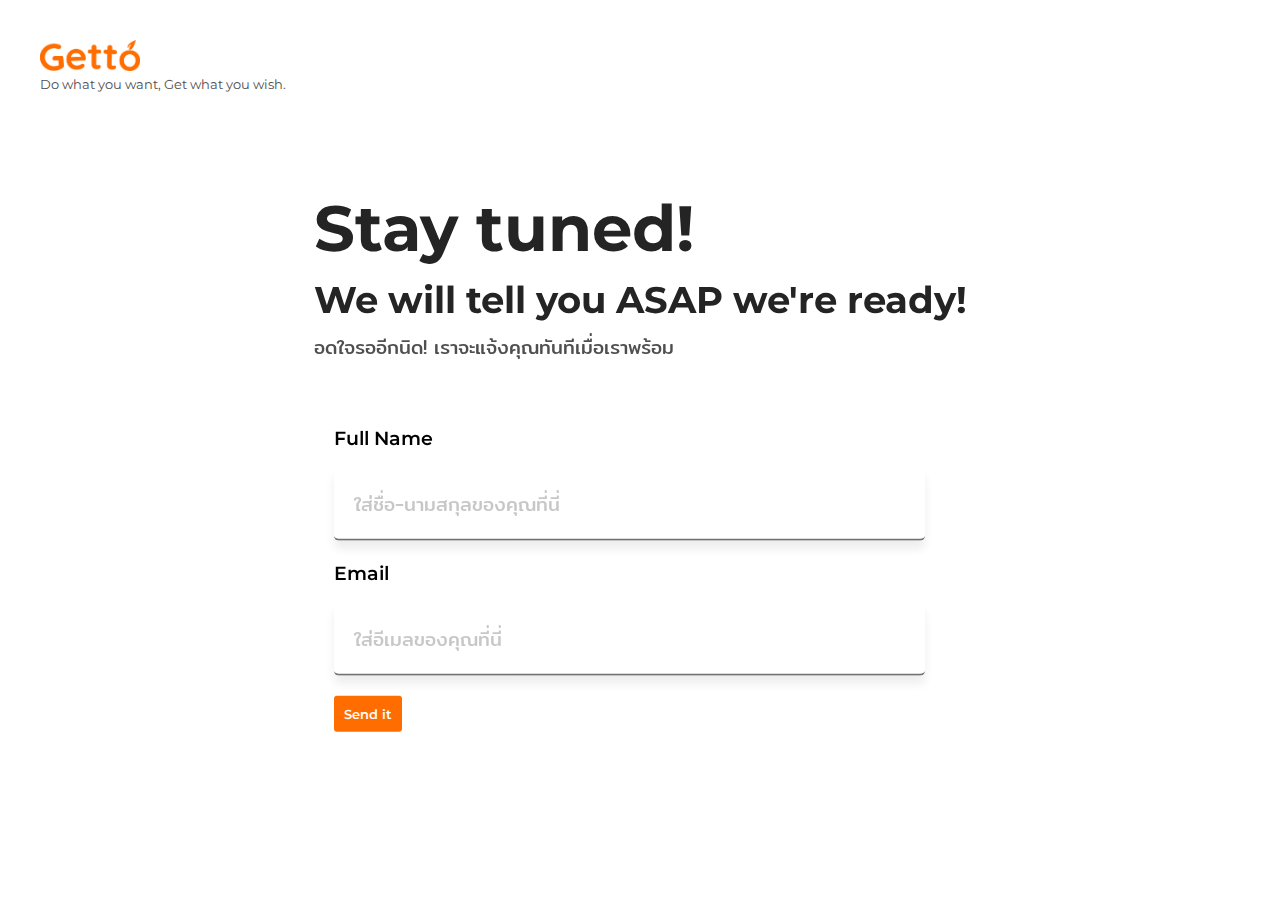
==== content/contact.html @ 98ffc7ad "add-contact-link" ====
<!DOCTYPE html>
<html>
    <head>
        <meta charset="UTF-8">
        <meta name="viewport" content="width=device-width, initial-scale=1">
        <!--Style-->
        <!-- <link href="https://cdn.jsdelivr.net/npm/bootstrap@5.0.0-beta1/dist/css/bootstrap.min.css" rel="stylesheet"
            integrity="sha384-giJF6kkoqNQ00vy+HMDP7azOuL0xtbfIcaT9wjKHr8RbDVddVHyTfAAsrekwKmP1" crossorigin="anonymous"> -->
        <link href="../style/contact.css" rel="stylesheet">
        <!--Title-->
        <title>
            Subscribing Getto | Getto
        </title>
    </head>
    <body>
        <div class="head-section">
            <div class="logo">
                <img src="../src/Getto_Orange.png" alt="Getto Logo" class="logo-image">
                <span>Do what you want, Get what you wish.</span>
            </div>
            <div class="content">
                <div class="text">
                    <h1 style="font-size: 4em;">Stay tuned!</h1><h1 style="margin-top: 0;">We will tell you ASAP we're ready!</h1>
                    <span class="describe-app">อดใจรออีกนิด! เราจะแจ้งคุณทันทีเมื่อเราพร้อม</span>
                    <div class="input-bar">
                        <p style="
                            font-family: 'Montserrat', sans-serif;
                            font-weight: 600;
                            font-size: 1.2em;
                            ">Full Name</p>
                        <input type="text" name="fname" placeholder="ใส่ชื่อ-นามสกุลของคุณที่นี่">
                        <p style="
                            font-family: 'Montserrat', sans-serif;
                            font-weight: 600;
                            font-size: 1.2em;
                            ">Email</p>
                        <input type="text" name="email" placeholder="ใส่อีเมลของคุณที่นี่">
                        <button class="but-pos">Send it</button>
                    </div>
                </div>
            </div>
        </div>
    </body>
</html>
---- style/contact.css ----
@import url('https://fonts.googleapis.com/css2?family=Mitr:wght@200;400;600&display=swap');
@import url('https://fonts.googleapis.com/css2?family=Montserrat:ital,wght@0,300;0,400;0,600;1,300;1,400;1,600&display=swap');
@import url('https://fonts.googleapis.com/css2?family=Quicksand:wght@300;400;600;700&display=swap');
@import url('https://fonts.googleapis.com/css2?family=Lato:wght@300;400;700;900&display=swap');

/*Color Swatches*/
/*
    Themed Orange: FF6D00
    Themed Purple: 3C096C
    Gray: 242424
    Whitish: f2f2f2
*/

body {
    margin: 0;
    padding: 0;
    font-family: 'Mitr', sans-serif;
}

h1 {
    margin: 0px;
    margin-bottom: 10px;
}

.head-section {
    padding: 40px;
    /*box-shadow: 0px 3px 6px rgba(0, 0, 0, 0.10);*/ 
}

.head-section h1 {
    margin-top: 40px;
    font-family: 'Montserrat', sans-serif;
    font-weight: 700;
    font-size: 2.3em;
    color: #242424;
    display: flex;
    text-align: left;
}

.logo-image {
    width: 100px;
    max-width: 100%;
    display: flex;
    /*filter: hue-rotate(320deg);*/
}

.logo span {
    font-family: 'Montserrat', sans-serif;
    font-weight: 400;
    font-size: 0.8em;
    color: #4e4e4e;
}

.content {
    display: flex;
    flex-direction: row;
    width: 100%;
    justify-content: space-evenly;
    align-items: center;
    position: fixed;
    top: 50%;
    left: 50%;
    transform: translate(-50%,-50%);
}

.describe-app {
    margin-top: 0px;
    color: #242424;
    display: flex;
    text-align: left;
    font-weight: 400;
    font-size: 1.2em;
    opacity: 0.8;
}

.input-bar {
    margin-top: 25px;
    padding: 20px; 
}

input {
    padding: 20px;
    width: 100%;
    max-width: 90%;
    border: none;
    border-radius: 5px;
    border-bottom: 2px solid #727272;
    box-shadow: 0px 8px 10px 0px rgba(0, 0, 0, 0.07);
    font-family: 'Mitr', sans-serif;
    font-size: 1.2em;
}

input::placeholder{
    opacity: 0.4;
}

input:focus{
    transition: .5s;
    border-bottom: 2px solid #FF6D00;
    box-shadow: 0px 8px 10px 0px rgba(0, 0, 0, 0.15);
    border-radius: 0px;
    outline: none !important;
}

button {
    margin-top: 20px;
    font-family: 'Montserrat', sans-serif;
    font-weight: 600;
    color: white;
    padding: 10px;
    background-color: #FF6D00;
    border: none;
    border-radius: 3px;
    transition: .3s;
    text-align: center;
    outline: none !important;
}

button:hover {
    transform: scale(1.1);
    cursor: pointer;
    background-color: #ff994b;
}

button:active{
    background-color: #974200;
}


/*Mobile Responsing*/
@media only screen and (max-width: 600px){

    .head-section h1 {
        font-size: 1.28em;
    }
    
    .describe-app {
        display: block;
        font-size: 0.9em;
    }
    
}
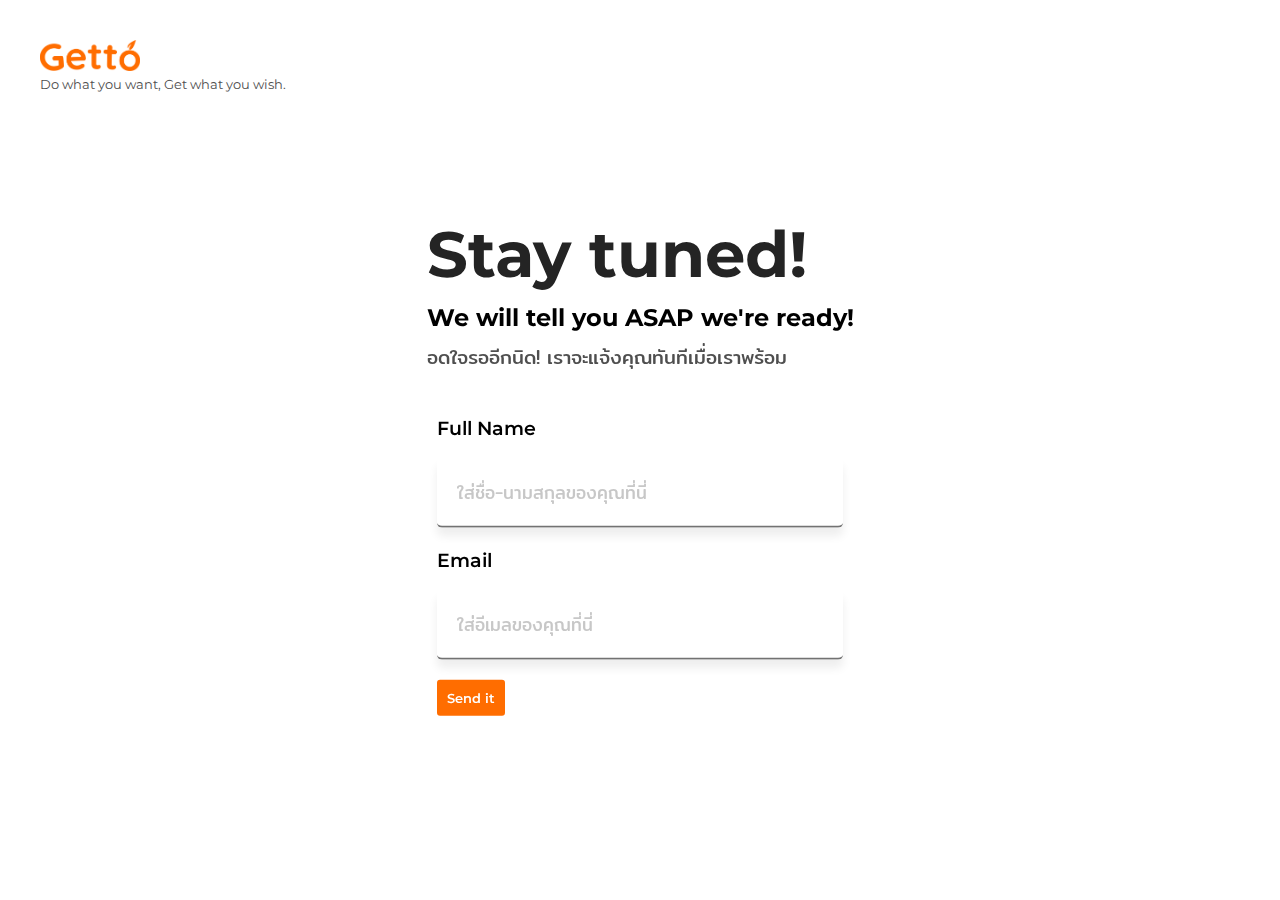
==== commit c5f699fb: "add-link,media-query" ====
--- a/content/contact.html
+++ b/content/contact.html
@@ -15,25 +15,17 @@
     <body>
         <div class="head-section">
             <div class="logo">
-                <img src="../src/Getto_Orange.png" alt="Getto Logo" class="logo-image">
+                <a href="../index.html"><img src="../src/Getto_Orange.png" alt="Getto Logo" class="logo-image"></a>
                 <span>Do what you want, Get what you wish.</span>
             </div>
             <div class="content">
                 <div class="text">
-                    <h1 style="font-size: 4em;">Stay tuned!</h1><h1 style="margin-top: 0;">We will tell you ASAP we're ready!</h1>
+                    <h1 id="stay-tuned">Stay tuned!</h1><h2>We will tell you ASAP we're ready!</h2>
                     <span class="describe-app">อดใจรออีกนิด! เราจะแจ้งคุณทันทีเมื่อเราพร้อม</span>
                     <div class="input-bar">
-                        <p style="
-                            font-family: 'Montserrat', sans-serif;
-                            font-weight: 600;
-                            font-size: 1.2em;
-                            ">Full Name</p>
+                        <p>Full Name</p>
                         <input type="text" name="fname" placeholder="ใส่ชื่อ-นามสกุลของคุณที่นี่">
-                        <p style="
-                            font-family: 'Montserrat', sans-serif;
-                            font-weight: 600;
-                            font-size: 1.2em;
-                            ">Email</p>
+                        <p>Email</p>
                         <input type="text" name="email" placeholder="ใส่อีเมลของคุณที่นี่">
                         <button class="but-pos">Send it</button>
                     </div>
--- a/style/contact.css
+++ b/style/contact.css
@@ -20,6 +20,21 @@
 h1 {
     margin: 0px;
     margin-bottom: 10px;
+}
+
+h2 {
+    font-family: 'Montserrat', sans-serif;
+    margin: 0px;
+}
+
+p {
+    font-family: 'Montserrat', sans-serif;
+    font-weight: 600;
+    font-size: 1.2em;
+}
+
+#stay-tuned{
+    font-size: 4em;
 }
 
 .head-section {
@@ -53,9 +68,11 @@
 
 .content {
     display: flex;
-    flex-direction: row;
+    /*flex-direction: row;*/
     width: 100%;
-    justify-content: space-evenly;
+    max-width: 100%;
+    position: relative;
+    justify-content: center;
     align-items: center;
     position: fixed;
     top: 50%;
@@ -64,7 +81,7 @@
 }
 
 .describe-app {
-    margin-top: 0px;
+    margin-top: 10px;
     color: #242424;
     display: flex;
     text-align: left;
@@ -74,11 +91,13 @@
 }
 
 .input-bar {
-    margin-top: 25px;
-    padding: 20px; 
+    margin-top: 15px;
+    padding: 10px; 
 }
 
 input {
+    display: flex;
+    justify-content: center;
     padding: 20px;
     width: 100%;
     max-width: 90%;
@@ -87,7 +106,7 @@
     border-bottom: 2px solid #727272;
     box-shadow: 0px 8px 10px 0px rgba(0, 0, 0, 0.07);
     font-family: 'Mitr', sans-serif;
-    font-size: 1.2em;
+    font-size: 1.1em;
 }
 
 input::placeholder{
@@ -130,13 +149,43 @@
 /*Mobile Responsing*/
 @media only screen and (max-width: 600px){
 
-    .head-section h1 {
-        font-size: 1.28em;
+    #stay-tuned {
+        font-size: 3em;
+        position: relative;
+        
+    }
+
+    h2 {
+        font-size: 1em;
+        position: relative;
+        max-width: 100%;
     }
     
     .describe-app {
+        position: relative;
+        max-width: 100%;
         display: block;
         font-size: 0.9em;
     }
+
+    p {
+        font-size: 0.9em;
+    }
+
+    input {
+        
+    }
     
+}
+
+@media only screen and (max-width: 570px){
+    #stay-tuned {
+        font-size: 2em;
+        position: relative;
+    }
+
+    .content {
+        margin-top: 40px;
+        font-size: 90%;
+    }
 }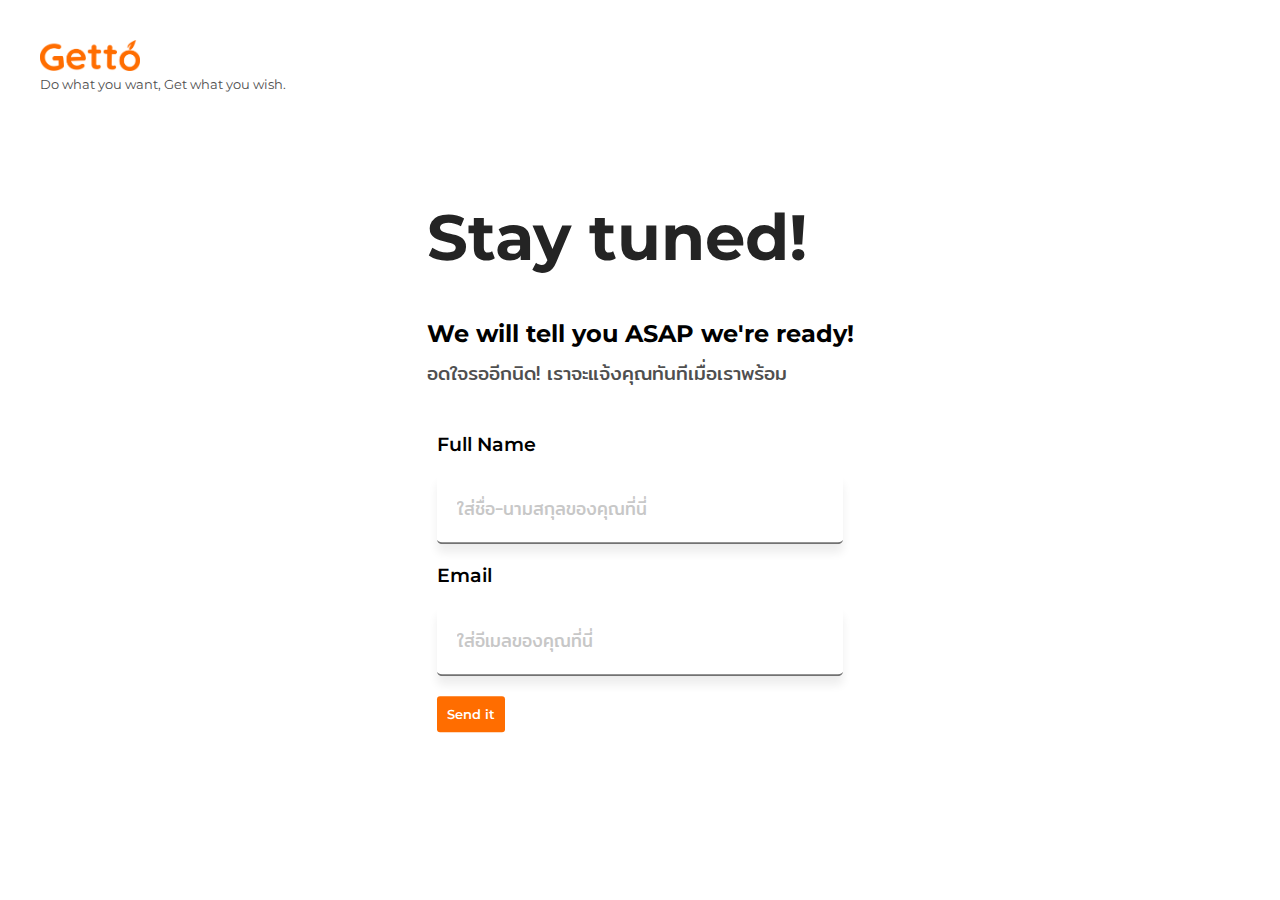
==== commit 8305611a: "wait-email-send-fix" ====
--- a/content/contact.html
+++ b/content/contact.html
@@ -24,13 +24,15 @@
                     <span class="describe-app">อดใจรออีกนิด! เราจะแจ้งคุณทันทีเมื่อเราพร้อม</span>
                     <div class="input-bar">
                         <p>Full Name</p>
-                        <input type="text" name="fname" placeholder="ใส่ชื่อ-นามสกุลของคุณที่นี่">
+                        <input id="name" type="text" name="fname" placeholder="ใส่ชื่อ-นามสกุลของคุณที่นี่">
                         <p>Email</p>
-                        <input type="text" name="email" placeholder="ใส่อีเมลของคุณที่นี่">
-                        <button class="but-pos">Send it</button>
+                        <input id="email" type="text" name="email" placeholder="ใส่อีเมลของคุณที่นี่">
+                        <button id="send-it" class="but-pos">Send it</button>
                     </div>
                 </div>
             </div>
         </div>
+    <script src= "https://smtpjs.com/v3/smtp.js"></script> 
+    <script src="../script/main.js"></script>
     </body>
 </html>--- a/style/contact.css
+++ b/style/contact.css
@@ -17,7 +17,7 @@
     font-family: 'Mitr', sans-serif;
 }
 
-h1 {
+.h1 {
     margin: 0px;
     margin-bottom: 10px;
 }
@@ -74,7 +74,7 @@
     position: relative;
     justify-content: center;
     align-items: center;
-    position: fixed;
+    position: absolute;
     top: 50%;
     left: 50%;
     transform: translate(-50%,-50%);
@@ -145,6 +145,11 @@
     background-color: #974200;
 }
 
+.display-result {
+    padding: 20px;
+    margin: 10px;
+    background-color: #242424;
+}
 
 /*Mobile Responsing*/
 @media only screen and (max-width: 600px){
@@ -172,10 +177,6 @@
         font-size: 0.9em;
     }
 
-    input {
-        
-    }
-    
 }
 
 @media only screen and (max-width: 570px){
